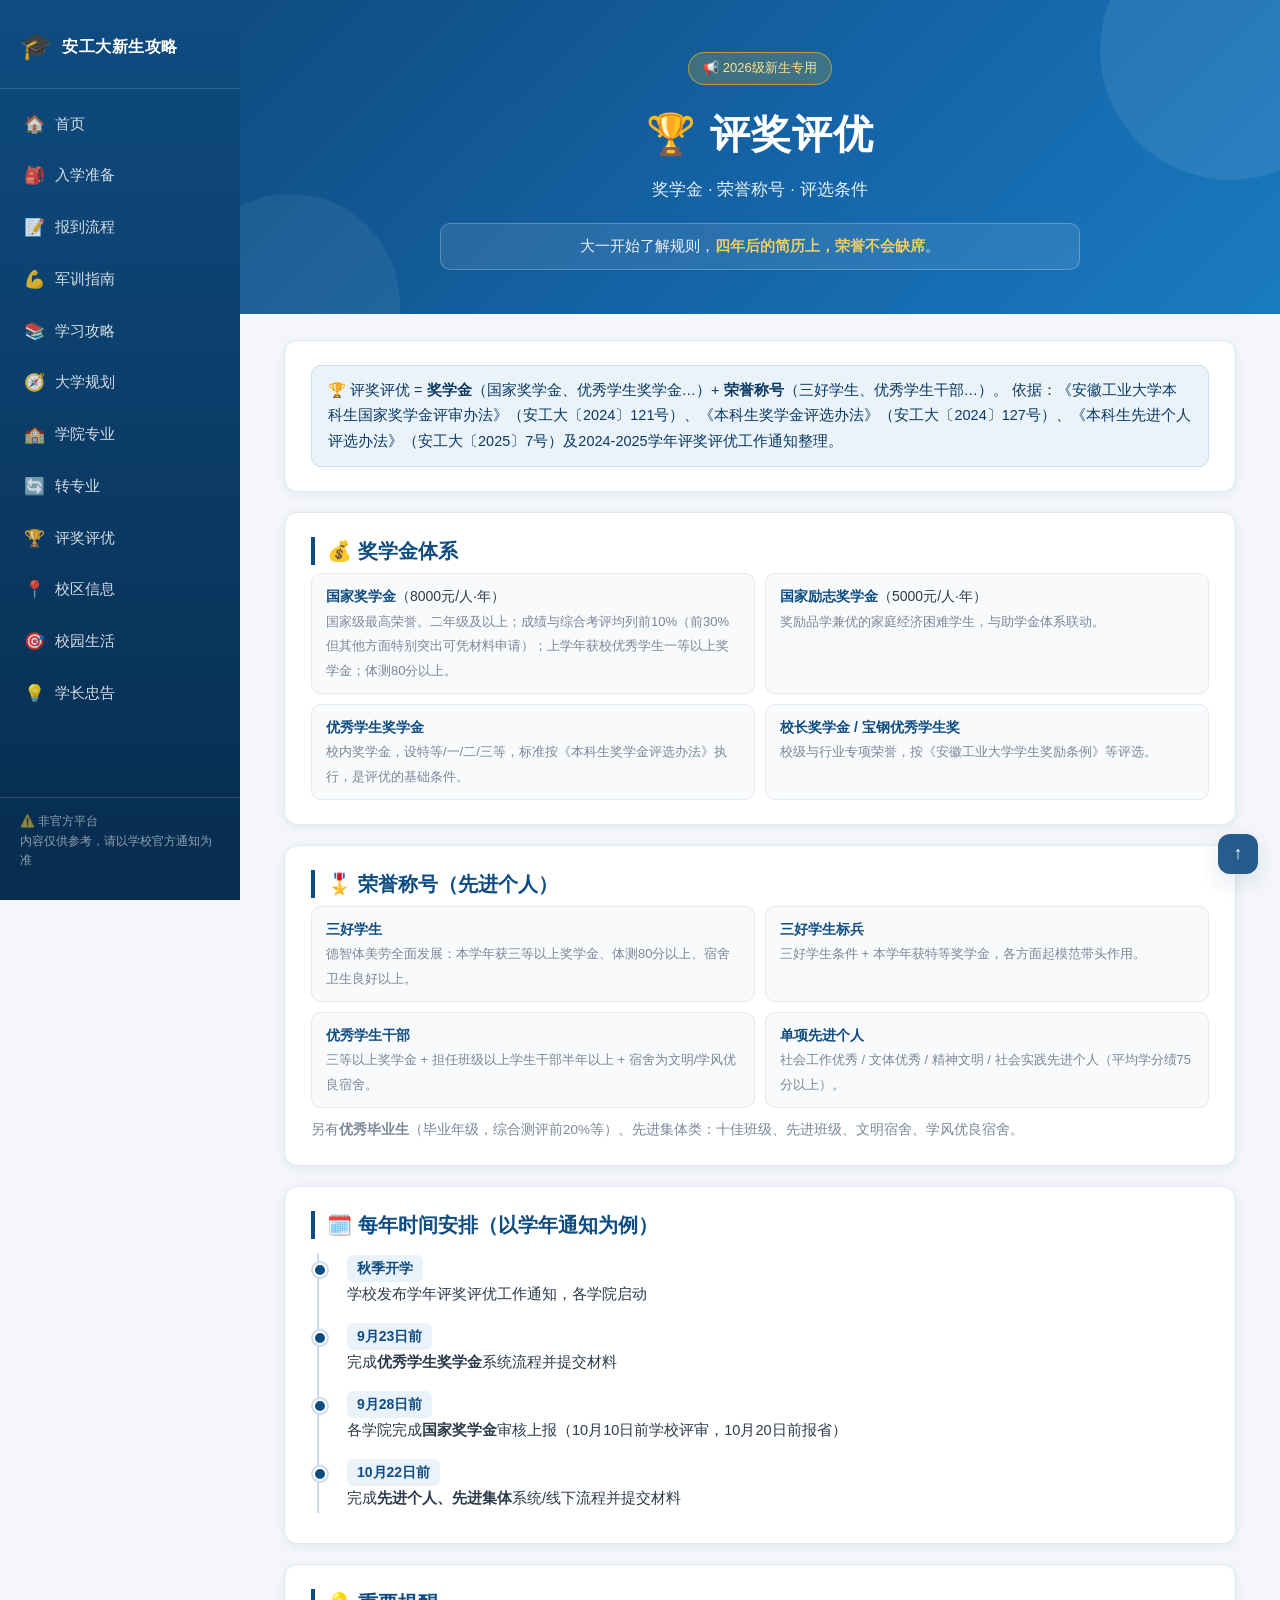
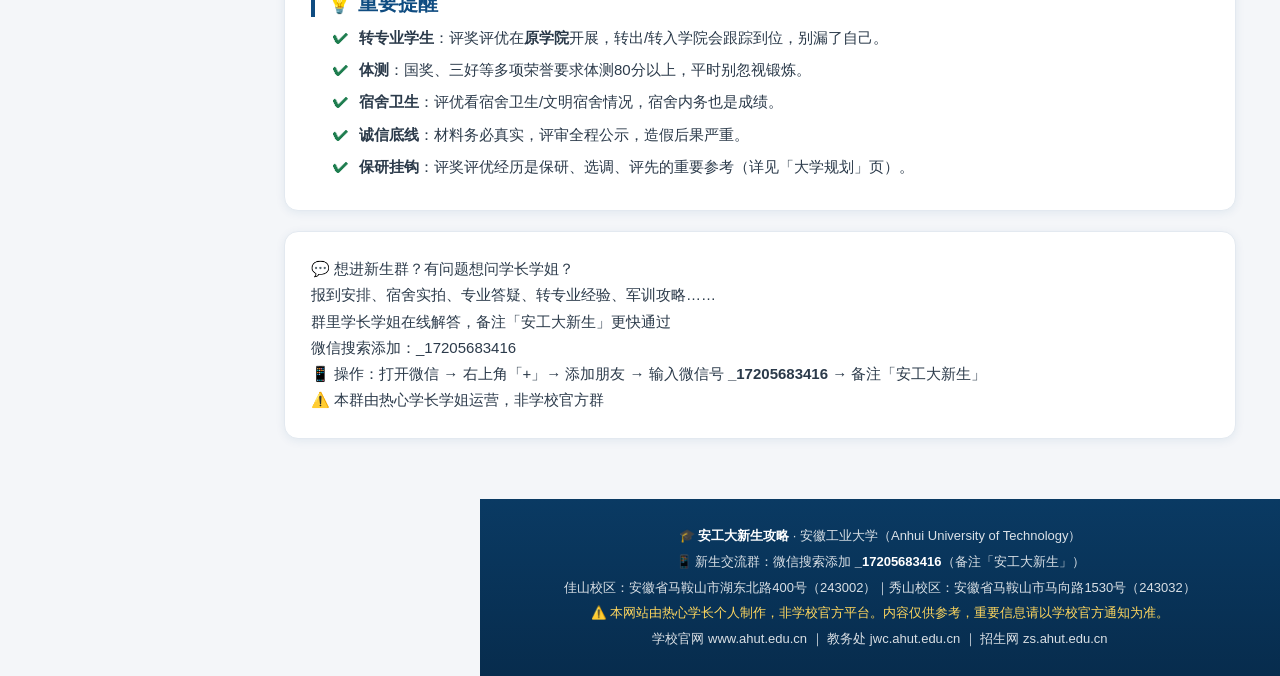
==== awards.html @ 9ea569d2 "deploy awards.html" ====
<!DOCTYPE html>
<html lang="zh-CN">
<head>
 <meta charset="UTF-8">
 <meta name="viewport" content="width=device-width, initial-scale=1.0">
 <title>🏆 评奖评优 | 安工大新生攻略</title>
 <meta name="description" content="安徽工业大学评奖评优攻略：国家奖学金、优秀学生奖学金、三好学生、优秀学生干部评选条件与时间安排">
 <meta name="theme-color" content="#0f4c81">
 <link rel="stylesheet" href="css/style.css">
</head>
<body>

<!-- ================= 左侧目录 ================= -->
<nav class="sidebar-nav" id="sidebar-nav" aria-label="目录导航">
 <div class="sidebar-logo">
 <span class="logo-icon">🎓</span>
 <span class="logo-text">安工大新生攻略</span>
 </div>
 <a class='' href='index.html'><span class="nav-icon">🏠</span><span>首页</span></a>
 <a class='' href='prepare.html'><span class="nav-icon">🎒</span><span>入学准备</span></a>
 <a class='' href='report.html'><span class="nav-icon">📝</span><span>报到流程</span></a>
 <a class='' href='military.html'><span class="nav-icon">💪</span><span>军训指南</span></a>
 <a class='' href='study.html'><span class="nav-icon">📚</span><span>学习攻略</span></a>
 <a class='' href='plan.html'><span class="nav-icon">🧭</span><span>大学规划</span></a>
 <a class='' href='colleges.html'><span class="nav-icon">🏫</span><span>学院专业</span></a>
 <a class='' href='transfer.html'><span class="nav-icon">🔄</span><span>转专业</span></a>
 <a class='' href='awards.html'><span class="nav-icon">🏆</span><span>评奖评优</span></a>
 <a class='' href='campus.html'><span class="nav-icon">📍</span><span>校区信息</span></a>
 <a class='' href='clubs.html'><span class="nav-icon">🎯</span><span>校园生活</span></a>
 <a class='' href='tips.html'><span class="nav-icon">💡</span><span>学长忠告</span></a>
 <div class="sidebar-foot">⚠️ 非官方平台<br>内容仅供参考，请以学校官方通知为准</div>
</nav>
<div class="sidebar-mask" id="sidebar-mask"></div>

<div class="main">

<!-- ================= Hero ================= -->
<header class="hero">
 <span class="badge">📢 2026级新生专用</span>
 <h1>🏆 评奖评优</h1>
 <p class="sub">奖学金 · 荣誉称号 · 评选条件</p>
 <p class="tag">大一开始了解规则，<b>四年后的简历上，荣誉不会缺席</b>。</p>
</header>

<div class="wrap">

 <section class="block">
 <div class="callout blue" style="margin:0;">
 🏆 评奖评优 = <b>奖学金</b>（国家奖学金、优秀学生奖学金…）+ <b>荣誉称号</b>（三好学生、优秀学生干部…）。
 依据：《安徽工业大学本科生国家奖学金评审办法》（安工大〔2024〕121号）、《本科生奖学金评选办法》（安工大〔2024〕127号）、《本科生先进个人评选办法》（安工大〔2025〕7号）及2024-2025学年评奖评优工作通知整理。
 </div>
 </section>

 <section class="block">
 <h2>💰 奖学金体系</h2>
 <div class="grid2">
 <div class="item"><b>国家奖学金</b>（8000元/人·年）<br><span style="font-size:13px;color:var(--muted);">国家级最高荣誉。二年级及以上；成绩与综合考评均列前10%（前30%但其他方面特别突出可凭材料申请）；上学年获校优秀学生一等以上奖学金；体测80分以上。</span></div>
 <div class="item"><b>国家励志奖学金</b>（5000元/人·年）<br><span style="font-size:13px;color:var(--muted);">奖励品学兼优的家庭经济困难学生，与助学金体系联动。</span></div>
 <div class="item"><b>优秀学生奖学金</b><br><span style="font-size:13px;color:var(--muted);">校内奖学金，设特等/一/二/三等，标准按《本科生奖学金评选办法》执行，是评优的基础条件。</span></div>
 <div class="item"><b>校长奖学金 / 宝钢优秀学生奖</b><br><span style="font-size:13px;color:var(--muted);">校级与行业专项荣誉，按《安徽工业大学学生奖励条例》等评选。</span></div>
 </div>
 </section>

 <section class="block">
 <h2>🎖️ 荣誉称号（先进个人）</h2>
 <div class="grid2">
 <div class="item"><b>三好学生</b><br><span style="font-size:13px;color:var(--muted);">德智体美劳全面发展：本学年获三等以上奖学金、体测80分以上、宿舍卫生良好以上。</span></div>
 <div class="item"><b>三好学生标兵</b><br><span style="font-size:13px;color:var(--muted);">三好学生条件 + 本学年获特等奖学金，各方面起模范带头作用。</span></div>
 <div class="item"><b>优秀学生干部</b><br><span style="font-size:13px;color:var(--muted);">三等以上奖学金 + 担任班级以上学生干部半年以上 + 宿舍为文明/学风优良宿舍。</span></div>
 <div class="item"><b>单项先进个人</b><br><span style="font-size:13px;color:var(--muted);">社会工作优秀 / 文体优秀 / 精神文明 / 社会实践先进个人（平均学分绩75分以上）。</span></div>
 </div>
 <p style="font-size:13.5px;color:var(--muted);margin-top:10px;">另有<b>优秀毕业生</b>（毕业年级，综合测评前20%等）、先进集体类：十佳班级、先进班级、文明宿舍、学风优良宿舍。</p>
 </section>

 <section class="block">
 <h2>🗓️ 每年时间安排（以学年通知为例）</h2>
 <div class="timeline">
 <div class="tl-item"><div class="year">秋季开学</div><div class="txt">学校发布学年评奖评优工作通知，各学院启动</div></div>
 <div class="tl-item"><div class="year">9月23日前</div><div class="txt">完成<b>优秀学生奖学金</b>系统流程并提交材料</div></div>
 <div class="tl-item"><div class="year">9月28日前</div><div class="txt">各学院完成<b>国家奖学金</b>审核上报（10月10日前学校评审，10月20日前报省）</div></div>
 <div class="tl-item"><div class="year">10月22日前</div><div class="txt">完成<b>先进个人、先进集体</b>系统/线下流程并提交材料</div></div>
 </div>
 </section>

 <section class="block">
 <h2>💡 重要提醒</h2>
 <ul class="list-check">
 <li><b>转专业学生</b>：评奖评优在<b>原学院</b>开展，转出/转入学院会跟踪到位，别漏了自己。</li>
 <li><b>体测</b>：国奖、三好等多项荣誉要求体测80分以上，平时别忽视锻炼。</li>
 <li><b>宿舍卫生</b>：评优看宿舍卫生/文明宿舍情况，宿舍内务也是成绩。</li>
 <li><b>诚信底线</b>：材料务必真实，评审全程公示，造假后果严重。</li>
 <li><b>保研挂钩</b>：评奖评优经历是保研、选调、评先的重要参考（详见「大学规划」页）。</li>
 </ul>
 </section>

 <section class="block" id="contact">
 <div class="contact-card">
 <div class="cc-title">💬 想进新生群？有问题想问学长学姐？</div>
 <div class="cc-sub">报到安排、宿舍实拍、专业答疑、转专业经验、军训攻略……<br>群里学长学姐在线解答，备注「安工大新生」更快通过</div>
 <span class="cc-wx">微信搜索添加：_17205683416</span>
 <div class="cc-note">📱 操作：打开微信 → 右上角「+」→ 添加朋友 → 输入微信号 <b>_17205683416</b> → 备注「安工大新生」<br>⚠️ 本群由热心学长学姐运营，非学校官方群</div>
 </div>
 </section>

</div>

<!-- ================= 页脚 ================= -->
<footer>
 <div><b>🎓 安工大新生攻略</b> · 安徽工业大学（Anhui University of Technology）</div>
 <div>📱 新生交流群：微信搜索添加 <b>_17205683416</b>（备注「安工大新生」）</div>
 <div>佳山校区：安徽省马鞍山市湖东北路400号（243002）｜秀山校区：安徽省马鞍山市马向路1530号（243032）</div>
 <div class="warn">⚠️ 本网站由热心学长个人制作，非学校官方平台。内容仅供参考，重要信息请以学校官方通知为准。</div>
 <div>学校官网 www.ahut.edu.cn ｜ 教务处 jwc.ahut.edu.cn ｜ 招生网 zs.ahut.edu.cn</div>
</footer>

</div><!-- /.main -->

<!-- 移动端汉堡按钮 + 底部快捷导航 -->
<button class="menu-btn" id="menu-btn" aria-label="打开目录">☰</button>
<nav class="bottom-nav" aria-label="底部快捷导航">
 <a class='' href='index.html'><span class="nav-icon">🏠</span><span>首页</span></a>
 <a class='' href='study.html'><span class="nav-icon">📚</span><span>学习</span></a>
 <a class='' href='plan.html'><span class="nav-icon">🧭</span><span>规划</span></a>
 <a class='' href='tips.html'><span class="nav-icon">💡</span><span>忠告</span></a>
</nav>

<a class="totop" href="#" aria-label="回到顶部">↑</a>

<script>
(function(){
 var nav = document.getElementById('sidebar-nav');
 var mask = document.getElementById('sidebar-mask');
 var btn = document.getElementById('menu-btn');
 function closeSide(){ nav.classList.remove('open'); mask.classList.remove('show'); }
 if (btn) btn.addEventListener('click', function(){
 nav.classList.toggle('open');
 mask.classList.toggle('show');
 });
 if (mask) mask.addEventListener('click', closeSide);
 nav.querySelectorAll('a').forEach(function(a){
 a.addEventListener('click', function(){ if (window.innerWidth <= 900) closeSide(); });
 });
})();
</script>

</body>
</html>
---- css/style.css ----
/* ==========================================================
   安工大新生攻略 · 全局样式
   主题色 #0f4c81（安工大蓝）
   ========================================================== */
:root {
  --blue: #0f4c81;
  --blue-dark: #0a3a63;
  --blue-deep: #072c4d;
  --blue-light: #eaf2fa;
  --blue-border: #c9dcef;
  --bg: #f4f6f9;
  --card: #ffffff;
  --text: #2b3a4a;
  --muted: #7a8699;
  --border: #e3e9f0;
  --warn: #b3541e;
  --warn-bg: #fdf3ec;
  --green: #1e7d4f;
  --green-bg: #eef8f2;
  --shadow: 0 2px 10px rgba(15, 76, 129, 0.08);
  --shadow-lg: 0 8px 24px rgba(15, 76, 129, 0.14);
  --radius: 14px;
}

* { margin: 0; padding: 0; box-sizing: border-box; }

html { scroll-behavior: smooth; }

body {
  font-family: -apple-system, BlinkMacSystemFont, "Segoe UI",
    "PingFang SC", "Hiragino Sans GB", "Microsoft YaHei", sans-serif;
  background: var(--bg);
  color: var(--text);
  line-height: 1.75;
  font-size: 15px;
}

a { text-decoration: none; color: inherit; }
ul, ol { padding-left: 22px; }
li { margin: 6px 0; }

/* ---------------- 左侧目录 ---------------- */
.sidebar-nav {
  position: fixed;
  top: 0; left: 0; bottom: 0;
  width: 240px;
  background: linear-gradient(180deg, var(--blue) 0%, var(--blue-deep) 100%);
  color: #fff;
  padding: 20px 0 16px;
  overflow-y: auto;
  z-index: 60;
  display: flex;
  flex-direction: column;
}
.sidebar-logo {
  display: flex; align-items: center; gap: 10px;
  padding: 4px 20px 18px;
  border-bottom: 1px solid rgba(255, 255, 255, 0.15);
  margin-bottom: 10px;
}
.logo-icon { font-size: 26px; }
.logo-text { font-size: 16px; font-weight: 700; letter-spacing: 0.5px; }
.sidebar-nav a {
  display: flex; align-items: center; gap: 10px;
  padding: 11px 20px;
  color: rgba(255, 255, 255, 0.82);
  font-size: 14.5px;
  border-left: 3px solid transparent;
  transition: background 0.2s, color 0.2s;
}
.sidebar-nav a:hover { background: rgba(255, 255, 255, 0.08); color: #fff; }
.sidebar-nav a.active {
  background: rgba(255, 255, 255, 0.14);
  color: #fff;
  border-left-color: #ffc107;
  font-weight: 600;
}
.nav-icon { font-size: 17px; width: 22px; text-align: center; }
.sidebar-foot {
  margin-top: auto;
  padding: 14px 20px;
  font-size: 12px;
  line-height: 1.6;
  color: rgba(255, 255, 255, 0.55);
  border-top: 1px solid rgba(255, 255, 255, 0.15);
}
.sidebar-mask {
  position: fixed; inset: 0;
  background: rgba(7, 28, 45, 0.55);
  z-index: 55;
  display: none;
}
.sidebar-mask.show { display: block; }

/* ---------------- 主区域 ---------------- */
.main { margin-left: 240px; min-height: 100vh; display: flex; flex-direction: column; }

/* Hero */
.hero {
  background: linear-gradient(135deg, var(--blue) 0%, #1565a8 55%, #1a7bc0 100%);
  color: #fff;
  padding: 52px 32px 44px;
  text-align: center;
  position: relative;
  overflow: hidden;
}
.hero::after {
  content: "";
  position: absolute; right: -80px; top: -80px;
  width: 260px; height: 260px;
  border-radius: 50%;
  background: rgba(255, 255, 255, 0.08);
}
.hero::before {
  content: "";
  position: absolute; left: -60px; bottom: -100px;
  width: 220px; height: 220px;
  border-radius: 50%;
  background: rgba(255, 255, 255, 0.06);
}
.badge {
  display: inline-block;
  background: rgba(255, 193, 7, 0.18);
  border: 1px solid rgba(255, 193, 7, 0.6);
  color: #ffe08a;
  font-size: 13px;
  padding: 4px 14px;
  border-radius: 999px;
  margin-bottom: 14px;
}
.hero h1 { font-size: 40px; font-weight: 800; letter-spacing: 1px; position: relative; z-index: 1; }
.hero .sub { font-size: 17px; margin-top: 6px; opacity: 0.9; position: relative; z-index: 1; }
.hero .tag {
  max-width: 640px;
  margin: 18px auto 0;
  font-size: 14.5px;
  opacity: 0.92;
  background: rgba(255, 255, 255, 0.1);
  border: 1px solid rgba(255, 255, 255, 0.25);
  border-radius: 10px;
  padding: 10px 16px;
  position: relative; z-index: 1;
}
.hero .tag b { color: #ffd75e; }

/* 内容容器 */
.wrap {
  max-width: 1000px;
  margin: 0 auto;
  padding: 26px 24px 40px;
  width: 100%;
  flex: 1;
}

/* 卡片块 */
.block {
  background: var(--card);
  border: 1px solid var(--border);
  border-radius: var(--radius);
  box-shadow: var(--shadow);
  padding: 24px 26px;
  margin-bottom: 20px;
}
.block h2 {
  font-size: 20px;
  color: var(--blue);
  margin-bottom: 8px;
  padding-left: 12px;
  border-left: 4px solid var(--blue);
  line-height: 1.4;
}
.block h3 { font-size: 16.5px; color: var(--blue); margin: 18px 0 8px; }
.section-title {
  font-size: 17px;
  font-weight: 700;
  color: var(--blue);
  padding-bottom: 10px;
  margin-bottom: 14px;
  border-bottom: 1px dashed var(--border);
}
.lead { color: var(--muted); font-size: 13.5px; margin-bottom: 14px; }

/* 高亮提示条 */
.callout {
  border-radius: 10px;
  padding: 12px 16px;
  margin: 14px 0;
  font-size: 14.5px;
}
.callout.blue { background: var(--blue-light); border: 1px solid var(--blue-border); color: var(--blue-dark); }
.callout.green { background: var(--green-bg); border: 1px solid #cfe9dc; color: var(--green); }
.callout.warn { background: var(--warn-bg); border: 1px solid #f2d9c6; color: var(--warn); }
.callout b { color: inherit; }

/* 快速导航网格 */
.menu-grid {
  display: grid;
  grid-template-columns: repeat(3, 1fr);
  gap: 12px;
}
.menu-item {
  display: flex; align-items: center; gap: 12px;
  background: var(--blue-light);
  border: 1px solid var(--blue-border);
  border-radius: 12px;
  padding: 14px 16px;
  transition: transform 0.15s, box-shadow 0.15s, background 0.15s;
}
.menu-item:hover {
  transform: translateY(-3px);
  box-shadow: var(--shadow-lg);
  background: #fff;
}
.menu-icon { font-size: 26px; }
.menu-label { font-weight: 700; color: var(--blue-dark); font-size: 15px; }
.menu-desc { color: var(--muted); font-size: 12.5px; line-height: 1.5; }

/* 指标块 */
.metrics {
  display: grid;
  grid-template-columns: repeat(3, 1fr);
  gap: 12px;
  margin-top: 6px;
}
.metric {
  text-align: center;
  background: linear-gradient(180deg, #f7fafd 0%, #fff 100%);
  border: 1px solid var(--border);
  border-radius: 12px;
  padding: 16px 10px 14px;
}
.metric .num {
  font-size: 26px;
  font-weight: 800;
  color: var(--blue);
  line-height: 1.2;
}
.metric .label { font-size: 12.5px; color: var(--muted); margin-top: 4px; }

/* 时间线 */
.timeline { position: relative; padding-left: 22px; }
.timeline::before {
  content: "";
  position: absolute; left: 6px; top: 6px; bottom: 6px;
  width: 2px;
  background: var(--blue-border);
}
.tl-item { position: relative; padding: 8px 0 8px 14px; }
.tl-item::before {
  content: "";
  position: absolute; left: -20px; top: 16px;
  width: 10px; height: 10px;
  border-radius: 50%;
  background: var(--blue);
  border: 2px solid #fff;
  box-shadow: 0 0 0 2px var(--blue-border);
}
.tl-item .year {
  display: inline-block;
  font-weight: 800;
  color: var(--blue);
  background: var(--blue-light);
  border-radius: 6px;
  padding: 1px 10px;
  font-size: 14px;
  margin-right: 8px;
}
.tl-item .txt { font-size: 14.5px; }

/* 双列信息 */
.grid2 { display: grid; grid-template-columns: 1fr 1fr; gap: 10px; }
.grid2 .item {
  background: #f8fafc;
  border: 1px solid var(--border);
  border-radius: 10px;
  padding: 10px 14px;
  font-size: 14px;
}
.grid2 .item b { color: var(--blue); }

/* 学校信息卡 */
.school-info-banner { display: grid; grid-template-columns: 1fr 1fr; gap: 10px; }
.school-info-card {
  display: flex; align-items: flex-start; gap: 10px;
  background: #f8fafc;
  border: 1px solid var(--border);
  border-radius: 10px;
  padding: 12px 14px;
  font-size: 14px;
}
.info-icon { font-size: 17px; line-height: 1.5; }
.info-highlight { font-weight: 700; color: var(--blue); }

/* 外链卡片 */
.links { display: grid; grid-template-columns: 1fr 1fr; gap: 12px; }
.link-card {
  display: flex; align-items: center; gap: 12px;
  border: 1px solid var(--border);
  border-radius: 12px;
  padding: 14px 16px;
  background: #fff;
  transition: border-color 0.15s, box-shadow 0.15s, transform 0.15s;
}
.link-card:hover {
  border-color: var(--blue);
  box-shadow: var(--shadow-lg);
  transform: translateY(-2px);
}
.link-card .ico { font-size: 24px; }
.link-card .t { font-weight: 700; color: var(--blue-dark); font-size: 14.5px; }
.link-card .d { color: var(--muted); font-size: 12.5px; }

/* 列表样式（栏目页通用） */
.list-check li { list-style: none; position: relative; padding-left: 26px; }
.list-check li::before {
  content: "✔";
  position: absolute; left: 0; top: 0;
  color: var(--green);
  font-weight: 800;
}
.list-num { counter-reset: step; }
.list-num li { list-style: none; counter-increment: step; position: relative; padding-left: 34px; }
.list-num li::before {
  content: counter(step);
  position: absolute; left: 0; top: 2px;
  width: 22px; height: 22px;
  border-radius: 50%;
  background: var(--blue);
  color: #fff;
  font-size: 12.5px;
  font-weight: 700;
  display: flex; align-items: center; justify-content: center;
}

/* 数据表格 */
.rich-table { width: 100%; border-collapse: collapse; font-size: 14px; }
.rich-table th, .rich-table td { padding: 8px 10px; border: 1px solid var(--border); text-align: left; }
.rich-table th { background: var(--blue-light); color: var(--blue-dark); font-weight: 700; }
.rich-table tr:nth-child(even) td { background: #f8fafc; }

/* 选项卡式小标签 */
.pills { display: flex; flex-wrap: wrap; gap: 8px; margin: 10px 0; }
.pill {
  background: var(--blue-light);
  border: 1px solid var(--blue-border);
  color: var(--blue-dark);
  border-radius: 999px;
  padding: 3px 14px;
  font-size: 13px;
  font-weight: 600;
}
.pill.warn { background: var(--warn-bg); border-color: #f2d9c6; color: var(--warn); }
.pill.green { background: var(--green-bg); border-color: #cfe9dc; color: var(--green); }

/* 学长忠告卡 */
.tip-card {
  display: flex; gap: 14px;
  border: 1px solid var(--border);
  border-left: 4px solid var(--blue);
  border-radius: 10px;
  padding: 14px 16px;
  margin-bottom: 12px;
  background: #fff;
}
.tip-card .tip-no {
  flex: none;
  width: 30px; height: 30px;
  border-radius: 50%;
  background: var(--blue);
  color: #fff;
  font-weight: 800;
  display: flex; align-items: center; justify-content: center;
  font-size: 14px;
}
.tip-card .tip-body b { color: var(--blue-dark); }
.tip-card .tip-body p { font-size: 14px; color: var(--text); margin-top: 2px; }

/* 页脚 */
footer {
  background: linear-gradient(180deg, var(--blue-dark) 0%, var(--blue-deep) 100%);
  color: rgba(255, 255, 255, 0.85);
  font-size: 13px;
  text-align: center;
  padding: 24px 20px;
  line-height: 2;
  margin-left: 240px;
}
footer b { color: #fff; }
footer .warn { color: #ffd75e; font-size: 12.5px; }

/* 移动端按钮与底部导航 */
.menu-btn {
  display: none;
  position: fixed;
  top: 14px; left: 14px;
  z-index: 70;
  width: 42px; height: 42px;
  border-radius: 12px;
  border: none;
  background: var(--blue);
  color: #fff;
  font-size: 20px;
  cursor: pointer;
  box-shadow: var(--shadow-lg);
}
.bottom-nav {
  display: none;
  position: fixed;
  left: 0; right: 0; bottom: 0;
  z-index: 50;
  background: #fff;
  border-top: 1px solid var(--border);
  box-shadow: 0 -4px 16px rgba(15, 76, 129, 0.1);
  padding: 6px 8px calc(6px + env(safe-area-inset-bottom));
  justify-content: space-around;
}
.bottom-nav a {
  display: flex; flex-direction: column; align-items: center;
  gap: 2px;
  font-size: 11px;
  color: var(--muted);
  padding: 4px 8px;
  border-radius: 10px;
}
.bottom-nav a .nav-icon { font-size: 20px; width: auto; }
.bottom-nav a.active { color: var(--blue); font-weight: 700; background: var(--blue-light); }

/* 回到顶部 */
.totop {
  position: fixed;
  right: 22px; bottom: 26px;
  z-index: 50;
  width: 40px; height: 40px;
  border-radius: 12px;
  background: var(--blue);
  color: #fff;
  font-size: 18px;
  display: flex; align-items: center; justify-content: center;
  box-shadow: var(--shadow-lg);
  opacity: 0.9;
  transition: opacity 0.2s;
}
.totop:hover { opacity: 1; }

/* ---------------- 响应式 ---------------- */
@media (max-width: 900px) {
  .sidebar-nav {
    transform: translateX(-100%);
    transition: transform 0.25s ease;
  }
  .sidebar-nav.open { transform: translateX(0); }
  .main { margin-left: 0; }
  footer { margin-left: 0; }
  .menu-btn { display: flex; align-items: center; justify-content: center; }
  .bottom-nav { display: flex; }
  .hero { padding: 44px 18px 36px; }
  .hero h1 { font-size: 30px; }
  .menu-grid { grid-template-columns: repeat(2, 1fr); }
  .metrics { grid-template-columns: repeat(2, 1fr); }
  .links, .school-info-banner { grid-template-columns: 1fr; }
  .grid2 { grid-template-columns: 1fr; }
}

@media (max-width: 520px) {
  .menu-grid { grid-template-columns: 1fr; }
  .metrics { grid-template-columns: 1fr 1fr; }
  .block { padding: 18px 16px; }
  .wrap { padding: 16px 14px 76px; }
  .totop { right: 14px; bottom: 78px; }
}

/* ================= 网址导航组件 ================= */
.search-wrap {
  max-width: 660px;
  margin: 0 auto 4px;
  position: relative;
  z-index: 20;
}
.search-box {
  display: flex;
  align-items: center;
  background: #fff;
  border: 1px solid var(--blue-border);
  border-radius: 999px;
  padding: 6px 6px 6px 22px;
  box-shadow: 0 6px 20px rgba(7, 44, 77, 0.12);
  transition: box-shadow 0.2s, border-color 0.2s;
}
.search-box:focus-within { border-color: var(--blue); box-shadow: 0 6px 24px rgba(15, 76, 129, 0.22); }
.search-box input {
  flex: 1;
  border: none;
  outline: none;
  font-size: 15px;
  color: var(--text);
  background: transparent;
  min-width: 0;
}
.search-box button {
  border: none;
  background: var(--blue);
  color: #fff;
  font-size: 14px;
  font-weight: 600;
  padding: 10px 26px;
  border-radius: 999px;
  cursor: pointer;
  flex: none;
  transition: background 0.15s;
}
.search-box button:hover { background: var(--blue-dark); }
.search-results {
  position: absolute;
  left: 0; right: 0; top: calc(100% + 8px);
  background: #fff;
  border: 1px solid var(--border);
  border-radius: 14px;
  box-shadow: var(--shadow-lg);
  max-height: 330px;
  overflow: auto;
  display: none;
}
.search-results.show { display: block; }
.search-results a {
  display: flex;
  align-items: center;
  gap: 12px;
  padding: 11px 16px;
  border-bottom: 1px solid var(--border);
}
.search-results a:last-child { border-bottom: none; }
.search-results a:hover { background: var(--blue-light); }
.sr-ico { font-size: 19px; }
.sr-name { font-weight: 700; color: var(--blue-dark); font-size: 14px; }
.sr-desc { color: var(--muted); font-size: 12.5px; }
.sr-tag {
  margin-left: auto;
  flex: none;
  font-size: 11px;
  padding: 2px 10px;
  border-radius: 999px;
  font-weight: 600;
}
.sr-tag.in { background: var(--blue-light); color: var(--blue); }
.sr-tag.out { background: var(--green-bg); color: var(--green); }
.hot-tags {
  display: flex;
  justify-content: center;
  flex-wrap: wrap;
  gap: 8px;
  margin-top: 14px;
}
.hot-tags a {
  background: var(--blue-light);
  border: 1px solid var(--blue-border);
  color: var(--blue-dark);
  font-size: 12.5px;
  padding: 3px 14px;
  border-radius: 999px;
  font-weight: 600;
  transition: background 0.15s;
}
.hot-tags a:hover { background: #fff; }
.nav-section-title {
  display: flex;
  align-items: center;
  gap: 10px;
  font-size: 16.5px;
  font-weight: 800;
  color: var(--blue-dark);
  margin: 4px 0 14px;
}
.nav-section-title .bar {
  width: 4px;
  height: 19px;
  border-radius: 2px;
  background: var(--blue);
}
.nav-grid { display: grid; grid-template-columns: repeat(3, 1fr); gap: 10px; }
.nav-site {
  display: flex;
  align-items: center;
  gap: 12px;
  background: #f8fafc;
  border: 1px solid var(--border);
  border-radius: 12px;
  padding: 12px 14px;
  transition: all 0.15s;
}
.nav-site:hover {
  border-color: var(--blue);
  box-shadow: var(--shadow-lg);
  transform: translateY(-2px);
  background: #fff;
}
.nav-site .ico { font-size: 22px; flex: none; }
.nav-site .t { font-weight: 700; color: var(--blue-dark); font-size: 14px; display: block; line-height: 1.4; }
.nav-site .d { color: var(--muted); font-size: 12px; display: block; }
.nav-note {
  font-size: 12.5px;
  color: var(--muted);
  margin-top: 12px;
  line-height: 1.8;
}
@media (max-width: 900px) {
  .nav-grid { grid-template-columns: repeat(2, 1fr); }
}
@media (max-width: 520px) {
  .nav-grid { grid-template-columns: 1fr; }
  .search-box { padding-left: 16px; }
  .search-box button { padding: 9px 18px; }
}
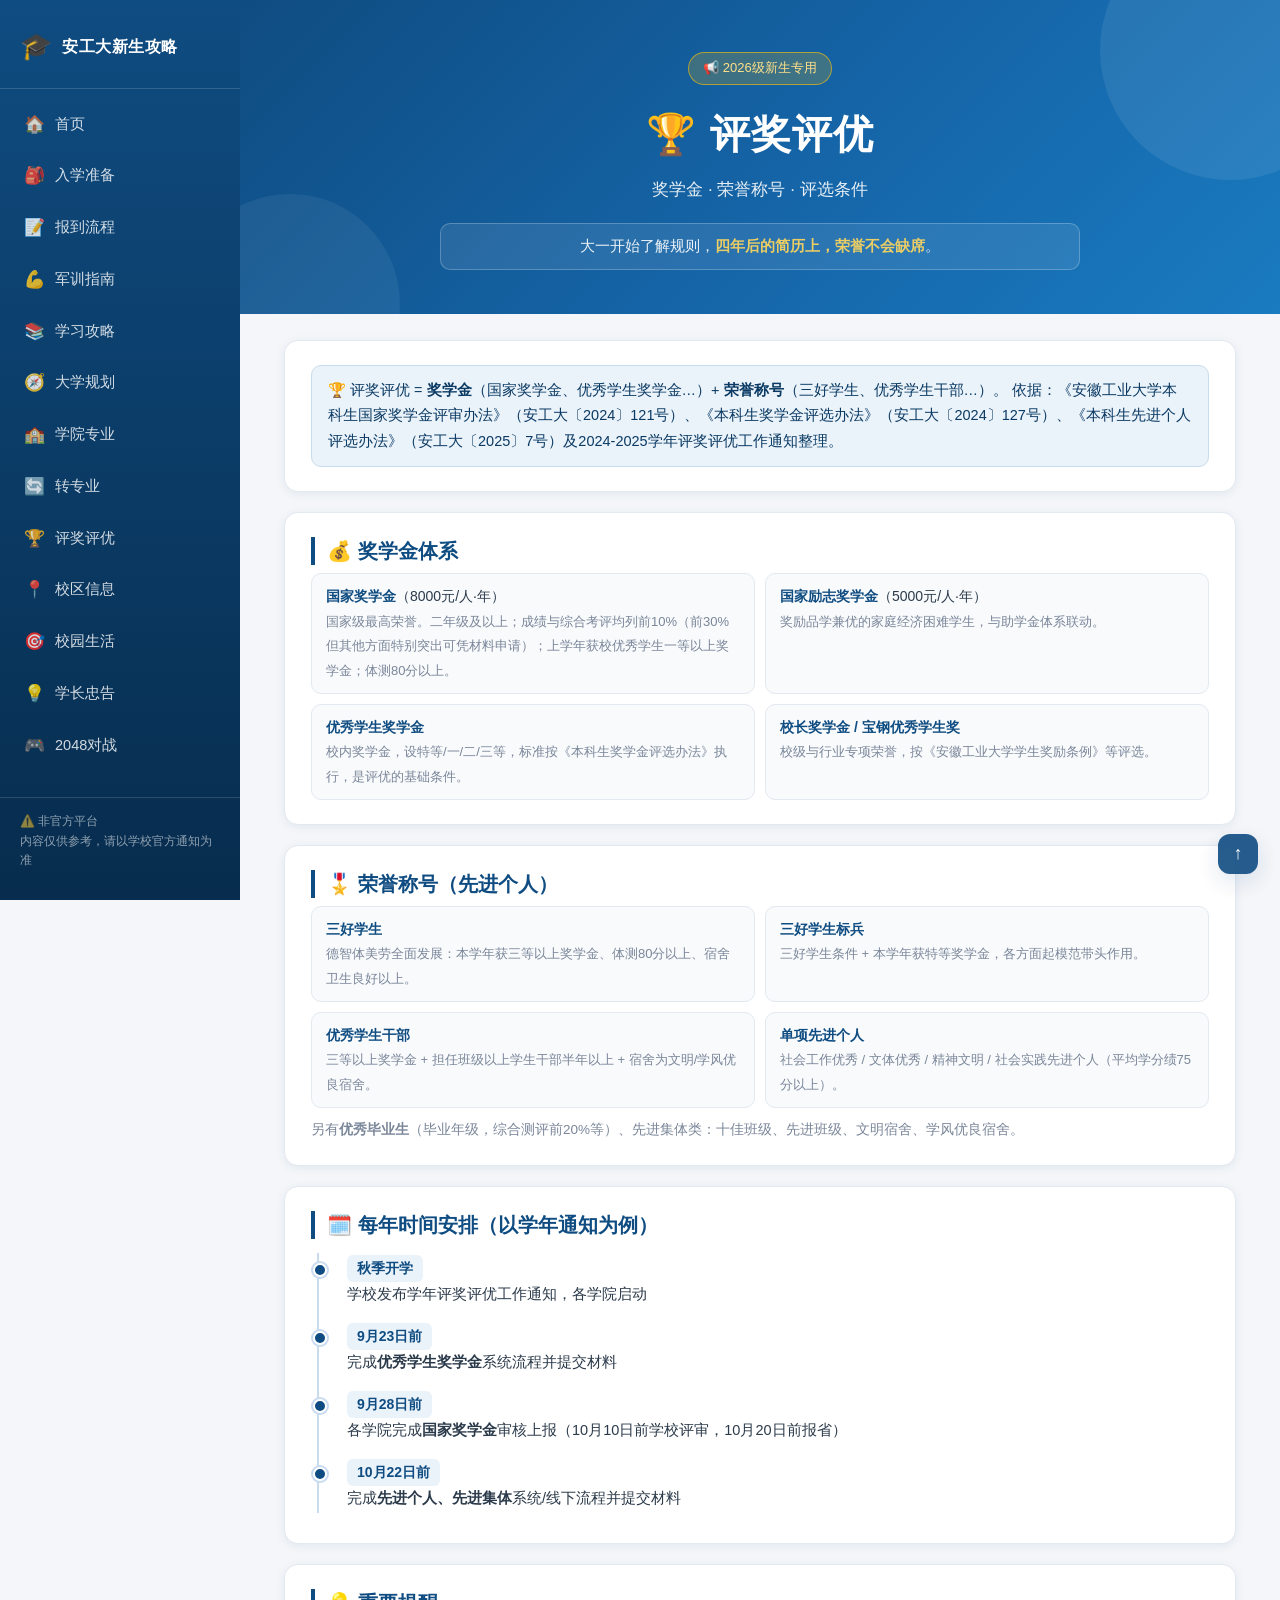
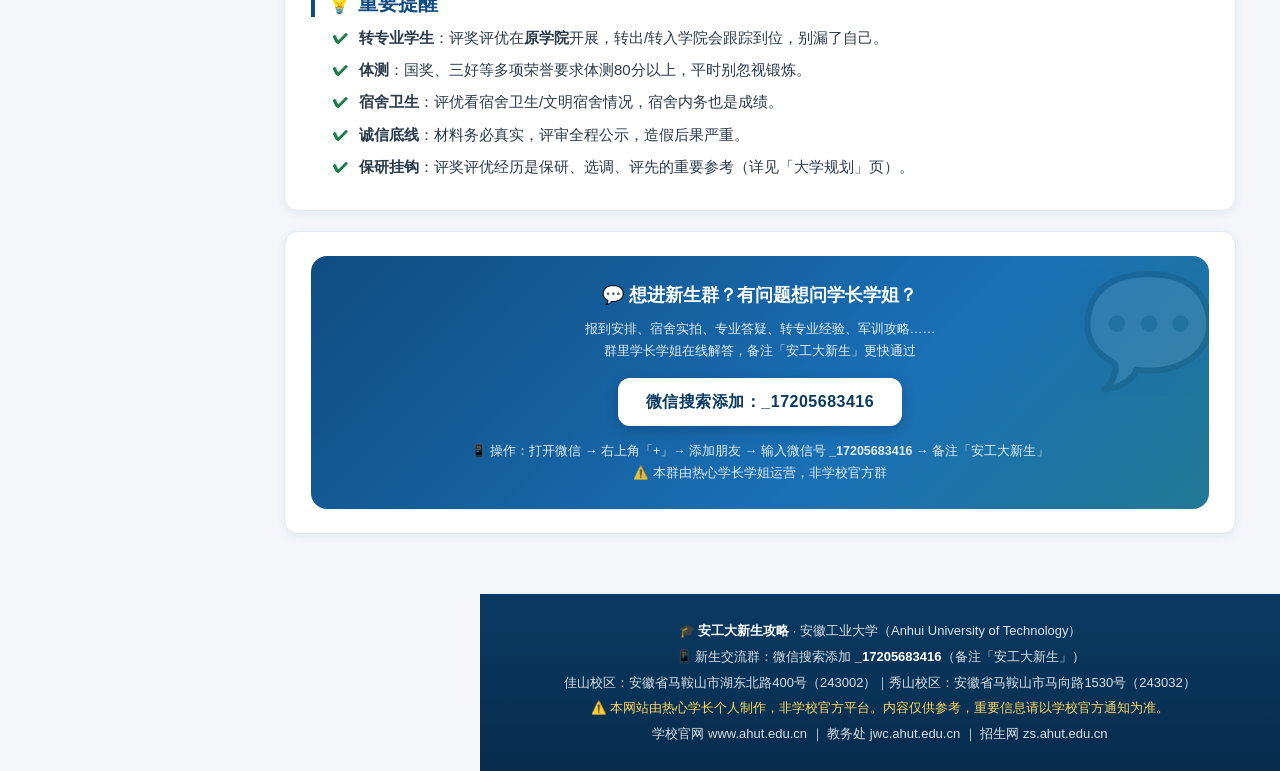
==== commit 3f70637e: "站点内容替换: 升级为 2048对战版(移动端适配 + 云端排行榜)" ====
--- a/awards.html
+++ b/awards.html
@@ -28,6 +28,7 @@
  <a class='' href='campus.html'><span class="nav-icon">📍</span><span>校区信息</span></a>
  <a class='' href='clubs.html'><span class="nav-icon">🎯</span><span>校园生活</span></a>
  <a class='' href='tips.html'><span class="nav-icon">💡</span><span>学长忠告</span></a>
+ <a class='' href='2048.html'><span class="nav-icon">🎮</span><span>2048对战</span></a>
  <div class="sidebar-foot">⚠️ 非官方平台<br>内容仅供参考，请以学校官方通知为准</div>
 </nav>
 <div class="sidebar-mask" id="sidebar-mask"></div>
--- a/css/style.css
+++ b/css/style.css
@@ -610,3 +610,98 @@
   .search-box { padding-left: 16px; }
   .search-box button { padding: 9px 18px; }
 }
+
+/* ================= 校区徽章 / 专业清单 / 引流卡片 ================= */
+.campus-badge {
+  display: inline-block;
+  font-size: 11.5px;
+  font-weight: 700;
+  padding: 2px 10px;
+  border-radius: 999px;
+  margin-left: 6px;
+  vertical-align: 2px;
+  white-space: nowrap;
+}
+.campus-badge.js { background: #fdf0e3; color: #c25e00; border: 1px solid #f5c796; }
+.campus-badge.xs { background: var(--blue-light); color: var(--blue); border: 1px solid var(--blue-border); }
+.major-group { margin-bottom: 16px; }
+.major-group h3 {
+  font-size: 14.5px;
+  color: var(--blue-dark);
+  margin: 0 0 8px;
+  display: flex;
+  align-items: center;
+  gap: 6px;
+  flex-wrap: wrap;
+}
+.major-group h3 .campus-badge { margin-left: 0; }
+.major-tags { display: flex; flex-wrap: wrap; gap: 6px; }
+.major-tags .mt {
+  font-size: 12.5px;
+  background: #fff;
+  border: 1px solid var(--border);
+  border-radius: 8px;
+  padding: 3px 10px;
+  color: var(--text);
+}
+.contact-card {
+  background: linear-gradient(135deg, #0f4c81 0%, #1a6fb5 62%, #2e8b57 170%);
+  color: #fff;
+  border-radius: 16px;
+  padding: 24px 20px;
+  text-align: center;
+  position: relative;
+  overflow: hidden;
+}
+.contact-card::before {
+  content: "💬";
+  position: absolute;
+  font-size: 110px;
+  opacity: 0.09;
+  right: -8px;
+  top: -22px;
+}
+.contact-card .cc-title { font-size: 18px; font-weight: 800; margin-bottom: 6px; }
+.contact-card .cc-sub { font-size: 13px; opacity: 0.88; margin-bottom: 16px; line-height: 1.7; }
+.contact-card .cc-wx {
+  display: inline-block;
+  background: #fff;
+  color: var(--blue-dark);
+  font-size: 16px;
+  font-weight: 800;
+  padding: 10px 28px;
+  border-radius: 12px;
+  letter-spacing: 0.5px;
+  box-shadow: 0 4px 14px rgba(0, 0, 0, 0.18);
+}
+.contact-card .cc-note { font-size: 12.5px; opacity: 0.88; margin-top: 14px; line-height: 1.8; }
+.contact-card .cc-note b { opacity: 1; }
+
+/* 步骤条 */
+.steps { display: flex; flex-direction: column; gap: 10px; }
+.step {
+  display: flex;
+  align-items: flex-start;
+  gap: 12px;
+  background: #f8fafc;
+  border: 1px solid var(--border);
+  border-radius: 12px;
+  padding: 11px 14px;
+  font-size: 14px;
+  line-height: 1.7;
+  color: var(--text);
+}
+.step-num {
+  flex: none;
+  width: 26px;
+  height: 26px;
+  border-radius: 50%;
+  background: var(--blue);
+  color: #fff;
+  font-size: 13px;
+  font-weight: 800;
+  display: inline-flex;
+  align-items: center;
+  justify-content: center;
+  margin-top: 2px;
+}
